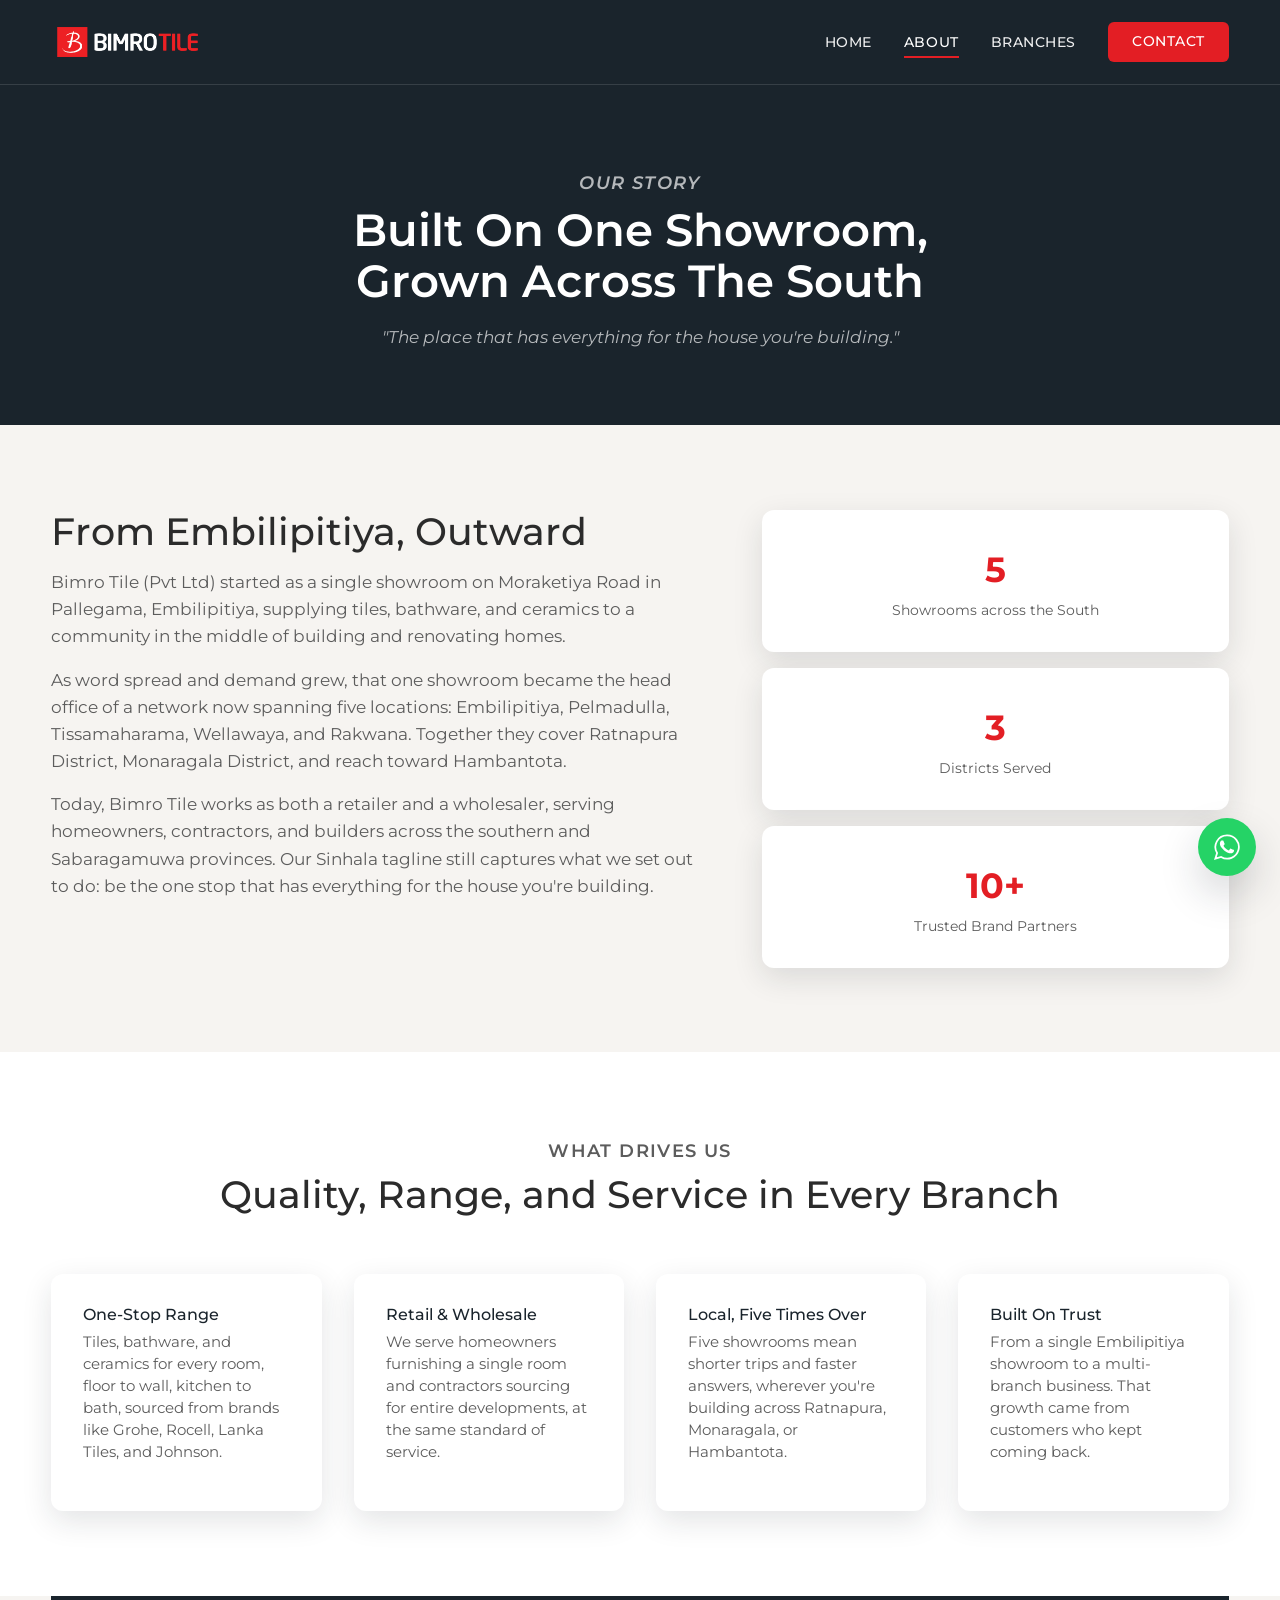
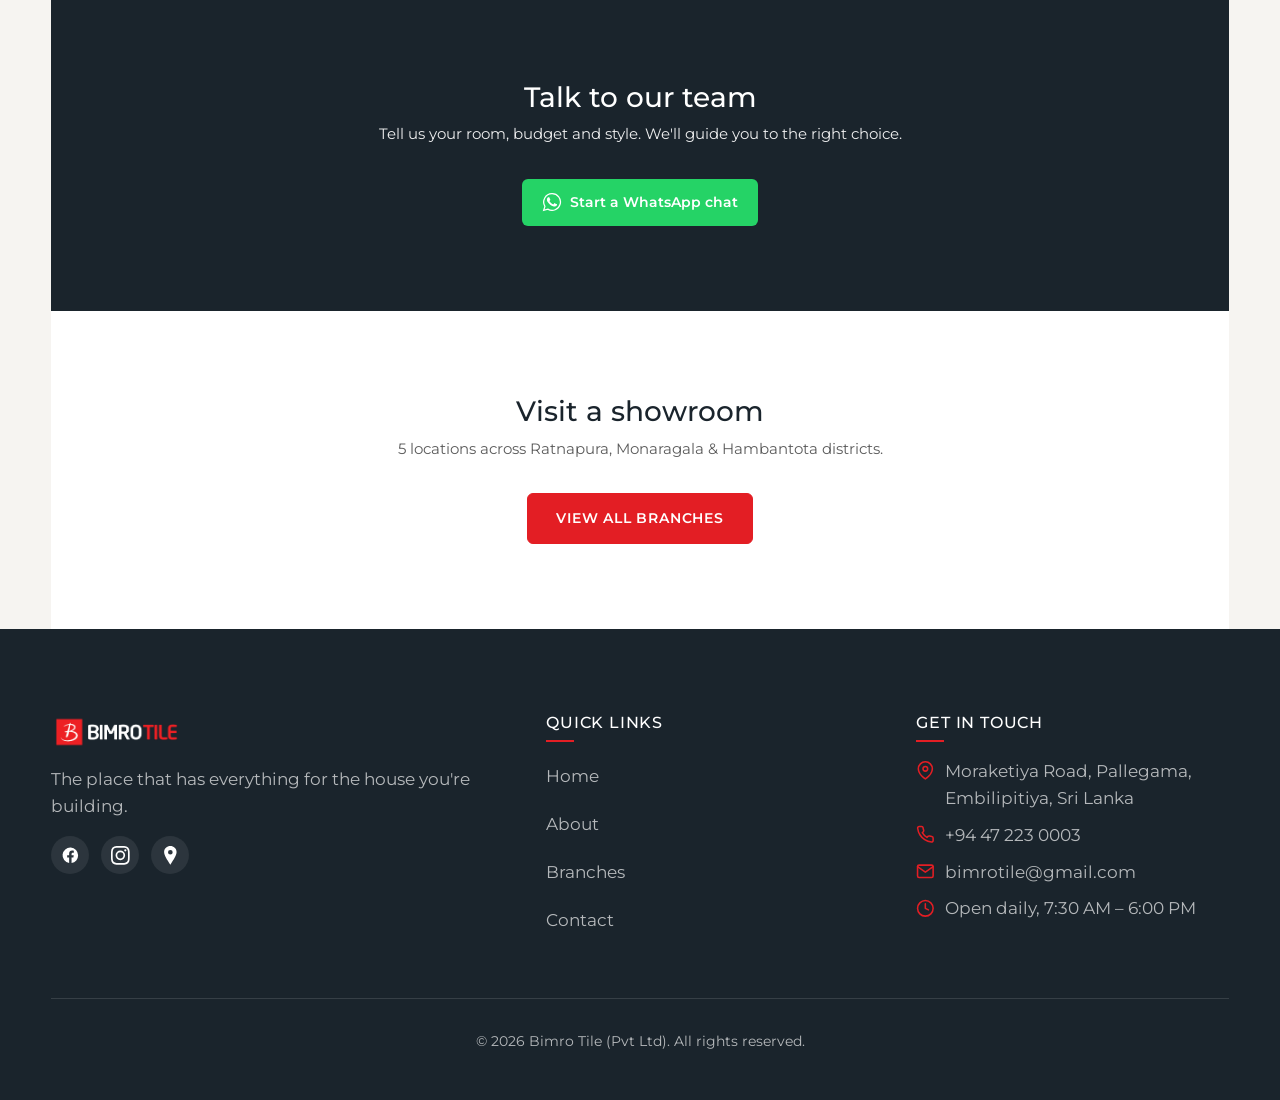
==== about.html @ c06cdf2c "change" ====
<!DOCTYPE html>
<html lang="en">
<head>
  <meta charset="UTF-8">
  <script>document.documentElement.classList.add('js');</script>
  <meta name="viewport" content="width=device-width, initial-scale=1.0">
  <title>About Bimro Tile | Tiles, Bathware & Ceramics, Embilipitiya</title>
  <meta name="description" content="From a single showroom in Embilipitiya to a five-branch network across Sabaragamuwa and the Southern Province. The story of Bimro Tile.">

  <link rel="icon" href="images/favicons/favicon.ico">
  <link rel="apple-touch-icon" href="images/favicons/apple-touch-icon.png">
  <link rel="manifest" href="site.webmanifest">
  <meta name="theme-color" content="#1a242c">

  <meta property="og:type" content="website">
  <meta property="og:url" content="https://www.bimrotile.com/about.html">
  <meta property="og:title" content="About Bimro Tile | Tiles, Bathware & Ceramics, Embilipitiya">
  <meta property="og:description" content="From a single Embilipitiya showroom to a five-branch network across Sri Lanka's south.">
  <meta property="og:image" content="https://www.bimrotile.com/images/social-share.jpg">

  <link rel="preconnect" href="https://fonts.googleapis.com">
  <link rel="preconnect" href="https://fonts.gstatic.com" crossorigin>
  <link href="https://fonts.googleapis.com/css2?family=Montserrat:wght@400;500;600;700&display=swap" rel="stylesheet">

  <link rel="stylesheet" href="css/main.css">
  <link rel="stylesheet" href="css/pages/about.css">
</head>
<body>
  <a href="#main-content" class="skip-link">Skip to content</a>

  <a href="https://wa.me/94719069648" class="whatsapp-float" target="_blank" rel="noopener" aria-label="Chat with Bimro Tile on WhatsApp">
    <svg viewBox="0 0 24 24" fill="currentColor" aria-hidden="true"><path d="M17.47 14.38c-.3-.15-1.76-.87-2.03-.97-.27-.1-.47-.15-.67.15-.2.3-.77.97-.95 1.17-.17.2-.35.22-.65.07-1.77-.88-2.93-1.58-4.1-3.58-.31-.53.31-.49.89-1.63.1-.2.05-.37-.05-.52-.1-.15-.67-1.62-.92-2.22-.24-.58-.49-.5-.67-.5-.17 0-.37-.02-.57-.02-.2 0-.52.07-.8.37-.27.3-1.05 1.03-1.05 2.5s1.08 2.9 1.23 3.1c.15.2 2.1 3.2 5.1 4.36 2.5.98 3 .8 3.55.73.55-.07 1.76-.72 2-1.42.25-.7.25-1.3.17-1.42-.07-.13-.27-.2-.57-.35z"/><path d="M12 2a10 10 0 0 0-8.5 15.2L2 22l4.95-1.46A10 10 0 1 0 12 2z" fill="none" stroke="currentColor" stroke-width="1.5"/></svg>
  </a>

  <header class="site-header">
    <div class="container header-bar">
      <a href="index.html" class="site-logo" aria-label="Bimro Tile home">
        <img src="images/logo/bimro-logo.png" alt="Bimro Tile" width="160" height="44">
      </a>

      <nav id="primary-nav" class="primary-nav" aria-label="Primary">
        <ul>
          <li><a href="index.html">Home</a></li>
          <li><a href="about.html" aria-current="page">About</a></li>
          <li><a href="branches.html">Branches</a></li>
          <li><a href="contact.html" class="nav-contact-btn">Contact</a></li>
        </ul>
      </nav>

      <button class="nav-toggle" aria-expanded="false" aria-controls="primary-nav" aria-label="Toggle menu">
        <span class="nav-toggle-bar"></span>
        <span class="nav-toggle-bar"></span>
        <span class="nav-toggle-bar"></span>
      </button>
    </div>
  </header>

  <main id="main-content">
    <section class="page-header bg-navy">
      <div class="container text-center">
        <p class="section-title">Our Story</p>
        <h1>Built On One Showroom, Grown Across The South</h1>
        <p>"The place that has everything for the house you're building."</p>
      </div>
    </section>

    <section class="about-story">
      <div class="container about-story-grid">
        <div data-reveal>
          <h2>From Embilipitiya, Outward</h2>
          <p>Bimro Tile (Pvt Ltd) started as a single showroom on Moraketiya Road in Pallegama, Embilipitiya, supplying tiles, bathware, and ceramics to a community in the middle of building and renovating homes.</p>
          <p>As word spread and demand grew, that one showroom became the head office of a network now spanning five locations: Embilipitiya, Pelmadulla, Tissamaharama, Wellawaya, and Rakwana. Together they cover Ratnapura District, Monaragala District, and reach toward Hambantota.</p>
          <p>Today, Bimro Tile works as both a retailer and a wholesaler, serving homeowners, contractors, and builders across the southern and Sabaragamuwa provinces. Our Sinhala tagline still captures what we set out to do: be the one stop that has everything for the house you're building.</p>
        </div>
        <div class="about-stats" data-reveal-group>
          <div class="stat-card">
            <span class="stat-number">5</span>
            <span class="stat-label">Showrooms across the South</span>
          </div>
          <div class="stat-card">
            <span class="stat-number">3</span>
            <span class="stat-label">Districts Served</span>
          </div>
          <div class="stat-card">
            <span class="stat-number">10+</span>
            <span class="stat-label">Trusted Brand Partners</span>
          </div>
        </div>
      </div>
    </section>

    <section class="about-values bg-surface">
      <div class="container">
        <div class="section-heading" data-reveal>
          <p class="section-title">What Drives Us</p>
          <h2>Quality, Range, and Service in Every Branch</h2>
        </div>
        <div class="values-grid" data-reveal-group>
          <div class="card value-card">
            <div class="card-body">
              <h3>One-Stop Range</h3>
              <p>Tiles, bathware, and ceramics for every room, floor to wall, kitchen to bath, sourced from brands like Grohe, Rocell, Lanka Tiles, and Johnson.</p>
            </div>
          </div>
          <div class="card value-card">
            <div class="card-body">
              <h3>Retail & Wholesale</h3>
              <p>We serve homeowners furnishing a single room and contractors sourcing for entire developments, at the same standard of service.</p>
            </div>
          </div>
          <div class="card value-card">
            <div class="card-body">
              <h3>Local, Five Times Over</h3>
              <p>Five showrooms mean shorter trips and faster answers, wherever you're building across Ratnapura, Monaragala, or Hambantota.</p>
            </div>
          </div>
          <div class="card value-card">
            <div class="card-body">
              <h3>Built On Trust</h3>
              <p>From a single Embilipitiya showroom to a multi-branch business. That growth came from customers who kept coming back.</p>
            </div>
          </div>
        </div>
      </div>
    </section>

    <section class="cta">
      <div class="container" data-reveal>
        <div class="cta-dual">
          <div class="cta-block cta-block--wa">
            <h2>Talk to our team</h2>
            <p>Tell us your room, budget and style. We'll guide you to the right choice.</p>
            <a href="https://wa.me/94719069648" class="btn-wa btn-wa--green" target="_blank" rel="noopener"><svg class="wa-logo" viewBox="0 0 24 24" fill="currentColor" aria-hidden="true"><path d="M17.47 14.38c-.3-.15-1.76-.87-2.03-.97-.27-.1-.47-.15-.67.15-.2.3-.77.97-.95 1.17-.17.2-.35.22-.65.07-1.77-.88-2.93-1.58-4.1-3.58-.31-.53.31-.49.89-1.63.1-.2.05-.37-.05-.52-.1-.15-.67-1.62-.92-2.22-.24-.58-.49-.5-.67-.5-.17 0-.37-.02-.57-.02-.2 0-.52.07-.8.37-.27.3-1.05 1.03-1.05 2.5s1.08 2.9 1.23 3.1c.15.2 2.1 3.2 5.1 4.36 2.5.98 3 .8 3.55.73.55-.07 1.76-.72 2-1.42.25-.7.25-1.3.17-1.42-.07-.13-.27-.2-.57-.35z"/><path d="M12 2a10 10 0 0 0-8.5 15.2L2 22l4.95-1.46A10 10 0 1 0 12 2z" fill="none" stroke="currentColor" stroke-width="1.5"/></svg>Start a WhatsApp chat</a>
          </div>
          <div class="cta-block cta-block--visit">
            <h2>Visit a showroom</h2>
            <p>5 locations across Ratnapura, Monaragala &amp; Hambantota districts.</p>
            <a href="branches.html" class="btn btn-primary">View all branches</a>
          </div>
        </div>
      </div>
    </section>
  </main>

  <footer class="site-footer">
    <div class="container">

      <!-- Mobile-only: compact brand bar -->
      <div class="footer-mobile-header">
        <img src="images/logo/bimro-logo.png" alt="Bimro Tile" width="120" height="33">
        <div class="footer-social">
          <a href="https://www.facebook.com/bimrotile" target="_blank" rel="noopener" aria-label="Bimro Tile on Facebook">
            <svg class="icon" viewBox="0 0 24 24" fill="currentColor" aria-hidden="true"><path d="M22 12a10 10 0 1 0-11.56 9.88v-6.99H7.9V12h2.54V9.8c0-2.5 1.49-3.89 3.78-3.89 1.1 0 2.24.2 2.24.2v2.46h-1.26c-1.24 0-1.63.77-1.63 1.56V12h2.78l-.44 2.89h-2.34v6.99A10 10 0 0 0 22 12z"/></svg>
          </a>
          <a href="https://www.instagram.com/bimrotile" target="_blank" rel="noopener" aria-label="Bimro Tile on Instagram">
            <svg class="icon" viewBox="0 0 24 24" fill="currentColor" aria-hidden="true"><path d="M12 2.163c3.204 0 3.584.012 4.85.07 3.252.148 4.771 1.691 4.919 4.919.058 1.265.069 1.645.069 4.849 0 3.205-.012 3.584-.069 4.849-.149 3.225-1.664 4.771-4.919 4.919-1.266.058-1.644.07-4.85.07-3.204 0-3.584-.012-4.849-.07-3.26-.149-4.771-1.699-4.919-4.92-.058-1.265-.07-1.644-.07-4.849 0-3.204.013-3.583.07-4.849.149-3.227 1.664-4.771 4.919-4.919 1.266-.057 1.645-.069 4.849-.069zM12 0C8.741 0 8.333.014 7.053.072 2.695.272.273 2.69.073 7.052.014 8.333 0 8.741 0 12c0 3.259.014 3.668.072 4.948.2 4.358 2.618 6.78 6.98 6.98C8.333 23.986 8.741 24 12 24c3.259 0 3.668-.014 4.948-.072 4.354-.2 6.782-2.618 6.979-6.98.059-1.28.073-1.689.073-4.948 0-3.259-.014-3.667-.072-4.947-.196-4.354-2.617-6.78-6.979-6.98C15.668.014 15.259 0 12 0zm0 5.838a6.162 6.162 0 1 0 0 12.324 6.162 6.162 0 0 0 0-12.324zM12 16a4 4 0 1 1 0-8 4 4 0 0 1 0 8zm6.406-11.845a1.44 1.44 0 1 0 0 2.881 1.44 1.44 0 0 0 0-2.881z"/></svg>
          </a>
          <a href="https://maps.app.goo.gl/Rsxf3moLkCSfH7wA9" target="_blank" rel="noopener" aria-label="Find Bimro Tile on Google Maps">
            <svg class="icon" viewBox="0 0 24 24" fill="currentColor" aria-hidden="true"><path d="M12 0C7.802 0 4 3.403 4 7.602 4 11.8 7.469 16.812 12 24c4.531-7.188 8-12.2 8-16.398C20 3.403 16.199 0 12 0zm0 11a3 3 0 1 1 0-6 3 3 0 0 1 0 6z"/></svg>
          </a>
        </div>
      </div>
      <p class="footer-mobile-tagline">The place that has everything for the house you're building.</p>

      <!-- Mobile-only: 2x2 action grid -->
      <div class="footer-action-grid">
        <a href="tel:+94472230003" class="footer-action-card">
          <svg class="icon" viewBox="0 0 24 24" fill="none" stroke="currentColor" stroke-width="2" stroke-linecap="round" stroke-linejoin="round" aria-hidden="true"><path d="M22 16.92v3a2 2 0 0 1-2.18 2 19.79 19.79 0 0 1-8.63-3.07 19.5 19.5 0 0 1-6-6 19.79 19.79 0 0 1-3.07-8.67A2 2 0 0 1 4.11 2h3a2 2 0 0 1 2 1.72c.127.96.361 1.903.7 2.81a2 2 0 0 1-.45 2.11L8.09 9.91a16 16 0 0 0 6 6l1.27-1.27a2 2 0 0 1 2.11-.45c.907.339 1.85.573 2.81.7A2 2 0 0 1 22 16.92z"/></svg>
          <span>Call Us</span>
        </a>
        <a href="https://wa.me/94719069648" class="footer-action-card" target="_blank" rel="noopener">
          <svg class="icon" viewBox="0 0 24 24" fill="currentColor" aria-hidden="true"><path d="M17.47 14.38c-.3-.15-1.76-.87-2.03-.97-.27-.1-.47-.15-.67.15-.2.3-.77.97-.95 1.17-.17.2-.35.22-.65.07-1.77-.88-2.93-1.58-4.1-3.58-.31-.53.31-.49.89-1.63.1-.2.05-.37-.05-.52-.1-.15-.67-1.62-.92-2.22-.24-.58-.49-.5-.67-.5-.17 0-.37-.02-.57-.02-.2 0-.52.07-.8.37-.27.3-1.05 1.03-1.05 2.5s1.08 2.9 1.23 3.1c.15.2 2.1 3.2 5.1 4.36 2.5.98 3 .8 3.55.73.55-.07 1.76-.72 2-1.42.25-.7.25-1.3.17-1.42-.07-.13-.27-.2-.57-.35z"/><path d="M12 2a10 10 0 0 0-8.5 15.2L2 22l4.95-1.46A10 10 0 1 0 12 2z" fill="none" stroke="currentColor" stroke-width="1.5"/></svg>
          <span>WhatsApp</span>
        </a>
        <a href="mailto:bimrotile@gmail.com" class="footer-action-card">
          <svg class="icon" viewBox="0 0 24 24" fill="none" stroke="currentColor" stroke-width="2" stroke-linecap="round" stroke-linejoin="round" aria-hidden="true"><path d="M22 6 12 13 2 6"/><rect x="2" y="4" width="20" height="16" rx="2"/></svg>
          <span>Email</span>
        </a>
        <a href="https://maps.app.goo.gl/Rsxf3moLkCSfH7wA9" class="footer-action-card" target="_blank" rel="noopener">
          <svg class="icon" viewBox="0 0 24 24" fill="none" stroke="currentColor" stroke-width="2" stroke-linecap="round" stroke-linejoin="round" aria-hidden="true"><path d="M21 10c0 7-9 13-9 13s-9-6-9-13a9 9 0 1 1 18 0z"/><circle cx="12" cy="10" r="3"/></svg>
          <span>Directions</span>
        </a>
      </div>

      <!-- Mobile-only: horizontal nav -->
      <nav class="footer-mobile-nav" aria-label="Site pages">
        <a href="index.html">Home</a>
        <a href="about.html">About</a>
        <a href="branches.html">Branches</a>
        <a href="contact.html">Contact</a>
      </nav>

      <!-- Desktop-only: full 3-column grid -->
      <div class="footer-grid">
        <div class="footer-brand">
          <img src="images/logo/bimro-logo.png" alt="Bimro Tile" width="160" height="44">
          <p>The place that has everything for the house you're building.</p>
          <div class="footer-social">
            <a href="https://www.facebook.com/bimrotile" target="_blank" rel="noopener" aria-label="Bimro Tile on Facebook">
              <svg class="icon" viewBox="0 0 24 24" fill="currentColor" aria-hidden="true"><path d="M22 12a10 10 0 1 0-11.56 9.88v-6.99H7.9V12h2.54V9.8c0-2.5 1.49-3.89 3.78-3.89 1.1 0 2.24.2 2.24.2v2.46h-1.26c-1.24 0-1.63.77-1.63 1.56V12h2.78l-.44 2.89h-2.34v6.99A10 10 0 0 0 22 12z"/></svg>
            </a>
            <a href="https://www.instagram.com/bimrotile" target="_blank" rel="noopener" aria-label="Bimro Tile on Instagram">
              <svg class="icon" viewBox="0 0 24 24" fill="currentColor" aria-hidden="true"><path d="M12 2.163c3.204 0 3.584.012 4.85.07 3.252.148 4.771 1.691 4.919 4.919.058 1.265.069 1.645.069 4.849 0 3.205-.012 3.584-.069 4.849-.149 3.225-1.664 4.771-4.919 4.919-1.266.058-1.644.07-4.85.07-3.204 0-3.584-.012-4.849-.07-3.26-.149-4.771-1.699-4.919-4.92-.058-1.265-.07-1.644-.07-4.849 0-3.204.013-3.583.07-4.849.149-3.227 1.664-4.771 4.919-4.919 1.266-.057 1.645-.069 4.849-.069zM12 0C8.741 0 8.333.014 7.053.072 2.695.272.273 2.69.073 7.052.014 8.333 0 8.741 0 12c0 3.259.014 3.668.072 4.948.2 4.358 2.618 6.78 6.98 6.98C8.333 23.986 8.741 24 12 24c3.259 0 3.668-.014 4.948-.072 4.354-.2 6.782-2.618 6.979-6.98.059-1.28.073-1.689.073-4.948 0-3.259-.014-3.667-.072-4.947-.196-4.354-2.617-6.78-6.979-6.98C15.668.014 15.259 0 12 0zm0 5.838a6.162 6.162 0 1 0 0 12.324 6.162 6.162 0 0 0 0-12.324zM12 16a4 4 0 1 1 0-8 4 4 0 0 1 0 8zm6.406-11.845a1.44 1.44 0 1 0 0 2.881 1.44 1.44 0 0 0 0-2.881z"/></svg>
            </a>
            <a href="https://maps.app.goo.gl/Rsxf3moLkCSfH7wA9" target="_blank" rel="noopener" aria-label="Find Bimro Tile on Google Maps">
              <svg class="icon" viewBox="0 0 24 24" fill="currentColor" aria-hidden="true"><path d="M12 0C7.802 0 4 3.403 4 7.602 4 11.8 7.469 16.812 12 24c4.531-7.188 8-12.2 8-16.398C20 3.403 16.199 0 12 0zm0 11a3 3 0 1 1 0-6 3 3 0 0 1 0 6z"/></svg>
            </a>
          </div>
        </div>

        <div>
          <h3 class="footer-heading">Quick Links</h3>
          <ul class="footer-links">
            <li><a href="index.html">Home</a></li>
            <li><a href="about.html">About</a></li>
            <li><a href="branches.html">Branches</a></li>
            <li><a href="contact.html">Contact</a></li>
          </ul>
        </div>

        <div>
          <h3 class="footer-heading">Get in Touch</h3>
          <div class="footer-contact-item">
            <svg class="icon" viewBox="0 0 24 24" fill="none" stroke="currentColor" stroke-width="2" stroke-linecap="round" stroke-linejoin="round" aria-hidden="true"><path d="M21 10c0 7-9 13-9 13s-9-6-9-13a9 9 0 1 1 18 0z"/><circle cx="12" cy="10" r="3"/></svg>
            <span>Moraketiya Road, Pallegama, Embilipitiya, Sri Lanka</span>
          </div>
          <div class="footer-contact-item">
            <svg class="icon" viewBox="0 0 24 24" fill="none" stroke="currentColor" stroke-width="2" stroke-linecap="round" stroke-linejoin="round" aria-hidden="true"><path d="M22 16.92v3a2 2 0 0 1-2.18 2 19.79 19.79 0 0 1-8.63-3.07 19.5 19.5 0 0 1-6-6 19.79 19.79 0 0 1-3.07-8.67A2 2 0 0 1 4.11 2h3a2 2 0 0 1 2 1.72c.127.96.361 1.903.7 2.81a2 2 0 0 1-.45 2.11L8.09 9.91a16 16 0 0 0 6 6l1.27-1.27a2 2 0 0 1 2.11-.45c.907.339 1.85.573 2.81.7A2 2 0 0 1 22 16.92z"/></svg>
            <a href="tel:+94472230003">+94 47 223 0003</a>
          </div>
          <div class="footer-contact-item">
            <svg class="icon" viewBox="0 0 24 24" fill="none" stroke="currentColor" stroke-width="2" stroke-linecap="round" stroke-linejoin="round" aria-hidden="true"><path d="M22 6 12 13 2 6"/><rect x="2" y="4" width="20" height="16" rx="2"/></svg>
            <a href="mailto:bimrotile@gmail.com">bimrotile@gmail.com</a>
          </div>
          <div class="footer-contact-item">
            <svg class="icon" viewBox="0 0 24 24" fill="none" stroke="currentColor" stroke-width="2" stroke-linecap="round" stroke-linejoin="round" aria-hidden="true"><circle cx="12" cy="12" r="10"/><path d="M12 6v6l4 2"/></svg>
            <span>Open daily, 7:30 AM – 6:00 PM</span>
          </div>
        </div>
      </div>

      <div class="footer-bottom">
        <p class="footer-hours-mobile">Open daily, 7:30 AM – 6:00 PM</p>
        <p>&copy; <span id="year">2026</span> Bimro Tile (Pvt Ltd). All rights reserved.</p>
      </div>
    </div>
  </footer>

  <script src="js/main.js"></script>
  <script>document.getElementById('year').textContent = new Date().getFullYear();</script>
</body>
</html>
---- css/main.css ----
/*
 * Bimro Tile - Global Stylesheet
 * Plain CSS, no build step. Loaded on every page via <link>.
 * Page-specific styles live in css/pages/*.css, loaded after this file.
 */

/* ==========================================
   Design Tokens
   ========================================== */
:root {
  /* Brand colors */
  --color-navy: #1a242c;
  --color-navy-soft: #232f39;
  --color-red: #e31e24;
  --color-red-dark: #c51a1f;
  --color-cream: #f6f4f1;
  --color-white: #ffffff;

  /* Semantic colors */
  --color-bg-alt: var(--color-cream);
  --color-surface: var(--color-white);
  --color-text-on-dark: rgba(255, 255, 255, 0.92);
  --color-text-on-dark-muted: rgba(255, 255, 255, 0.68);
  --color-text-on-light: #2b2b2b;
  --color-text-on-light-muted: #5c5c5c;
  --color-border-on-dark: rgba(255, 255, 255, 0.12);
  --color-border-on-light: rgba(26, 36, 44, 0.1);

  /* Typography */
  --font-primary: "Montserrat", -apple-system, BlinkMacSystemFont, sans-serif;
  --step-fluid-h1: clamp(2.25rem, 1.7rem + 2vw, 3.5rem);
  --step-fluid-h2: clamp(1.75rem, 1.4rem + 1.2vw, 2.5rem);
  --step-fluid-h3: clamp(1.25rem, 1.1rem + 0.5vw, 1.5rem);
  --step-fluid-body: clamp(1rem, 0.95rem + 0.2vw, 1.0625rem);

  /* Spacing */
  --space-xs: 0.5rem;
  --space-sm: 1rem;
  --space-md: clamp(1.5rem, 1.2rem + 1vw, 2.5rem);
  --space-lg: clamp(2.5rem, 2rem + 2vw, 4rem);
  --space-xl: clamp(3.5rem, 2.5rem + 3.5vw, 6.5rem);

  /* Shape & motion */
  --radius-sm: 6px;
  --radius-md: 12px;
  --shadow-soft: 0 10px 30px rgba(26, 36, 44, 0.12);
  --shadow-lift: 0 18px 40px rgba(26, 36, 44, 0.18);
  --ease-standard: cubic-bezier(0.4, 0, 0.2, 1);
  --duration-fast: 0.2s;
  --duration-base: 0.35s;
  --duration-slow: 0.6s;

  --container-width: 1280px;
  --header-height: 84px;
  --header-height-scrolled: 64px;
}

/* ==========================================
   Reset & Base
   ========================================== */
*,
*::before,
*::after {
  margin: 0;
  padding: 0;
  box-sizing: border-box;
}

html {
  scroll-behavior: smooth;
}

body {
  font-family: var(--font-primary);
  background-color: var(--color-bg-alt);
  color: var(--color-text-on-light);
  line-height: 1.6;
  font-size: var(--step-fluid-body);
  overflow-x: hidden;
}

img,
picture {
  max-width: 100%;
  display: block;
}

.icon {
  width: 1.1em;
  height: 1.1em;
  flex-shrink: 0;
}

h1,
h2,
h3,
h4 {
  font-weight: 500;
  line-height: 1.15;
  margin-bottom: var(--space-sm);
}

h1 {
  font-size: var(--step-fluid-h1);
  font-weight: 600;
}

h2 {
  font-size: var(--step-fluid-h2);
}

h3 {
  font-size: var(--step-fluid-h3);
}

p {
  margin-bottom: var(--space-sm);
}

a {
  color: var(--color-navy);
  text-decoration: none;
  transition: color var(--duration-fast) var(--ease-standard);
}

a:hover {
  color: var(--color-red);
}

button {
  font-family: inherit;
}

.container {
  width: 92%;
  max-width: var(--container-width);
  margin-inline: auto;
}

main {
  display: block;
  padding-top: var(--header-height);
}

section {
  padding-block: var(--space-xl);
}

@media (max-width: 599px) {
  section {
    padding-block: var(--space-lg);
  }
}

.section-title {
  text-align: center;
  text-transform: uppercase;
  letter-spacing: 0.08em;
  font-size: 1.1rem;
  font-weight: 600;
  color: var(--color-red);
  margin-bottom: var(--space-xs);
}

.section-heading {
  text-align: center;
  margin-bottom: var(--space-lg);
}

.section-heading h2 {
  margin-bottom: var(--space-xs);
}

.section-heading p {
  max-width: 42rem;
  margin-inline: auto;
  color: var(--color-text-on-light-muted);
}

.visually-hidden {
  position: absolute;
  width: 1px;
  height: 1px;
  overflow: hidden;
  clip: rect(0 0 0 0);
  white-space: nowrap;
}

.skip-link {
  position: absolute;
  left: -9999px;
  top: 0;
  background: var(--color-red);
  color: var(--color-white);
  padding: 0.75rem 1.25rem;
  z-index: 1000;
  border-radius: 0 0 var(--radius-sm) 0;
}

.skip-link:focus {
  left: 0;
}

/* ==========================================
   Buttons
   ========================================== */
.btn {
  display: inline-flex;
  align-items: center;
  gap: 0.5rem;
  padding: 0.85rem 1.75rem;
  font-size: 0.85rem;
  font-weight: 600;
  letter-spacing: 0.06em;
  text-transform: uppercase;
  border-radius: var(--radius-sm);
  border: 1px solid transparent;
  cursor: pointer;
  transition: transform var(--duration-fast) var(--ease-standard),
    background-color var(--duration-fast) var(--ease-standard),
    box-shadow var(--duration-fast) var(--ease-standard),
    color var(--duration-fast) var(--ease-standard);
}

.btn:hover {
  transform: translateY(-2px);
}

.btn-primary {
  background-color: var(--color-red);
  border-color: var(--color-red);
  color: var(--color-white);
}

.btn-primary:hover {
  background-color: var(--color-red-dark);
  border-color: var(--color-red-dark);
  color: var(--color-white);
  box-shadow: var(--shadow-soft);
}

.btn-secondary {
  background-color: transparent;
  border-color: currentColor;
  color: inherit;
}

.btn-secondary:hover {
  background-color: var(--color-navy);
  border-color: var(--color-navy);
  color: var(--color-white);
}

.btn-whatsapp {
  background-color: #25d366;
  border-color: #25d366;
  color: var(--color-white);
}

.btn-whatsapp:hover {
  background-color: #20ba5c;
  border-color: #20ba5c;
  color: var(--color-white);
  box-shadow: var(--shadow-soft);
}

.btn-ghost-on-dark {
  background-color: transparent;
  border-color: var(--color-border-on-dark);
  color: var(--color-text-on-dark);
}

.btn-ghost-on-dark:hover {
  background-color: rgba(255, 255, 255, 0.1);
  border-color: rgba(255, 255, 255, 0.3);
  color: var(--color-white);
}

.btn-navy {
  background-color: var(--color-navy);
  border-color: var(--color-navy);
  color: var(--color-white);
}

.btn-navy:hover {
  background-color: var(--color-navy-soft);
  border-color: var(--color-navy-soft);
  color: var(--color-white);
  box-shadow: var(--shadow-soft);
}

/* ==========================================
   Header
   ========================================== */
.site-header {
  position: fixed;
  left: 0;
  right: 0;
  top: 0;
  z-index: 100;
  background-color: var(--color-navy);
  border-bottom: 1px solid var(--color-border-on-dark);
  transition: background-color var(--duration-base) var(--ease-standard),
    box-shadow var(--duration-base) var(--ease-standard);
}

.site-header.is-scrolled {
  background-color: rgba(26, 36, 44, 0.97);
  box-shadow: var(--shadow-soft);
}

.header-bar {
  display: flex;
  align-items: center;
  justify-content: space-between;
  height: var(--header-height);
  transition: height var(--duration-base) var(--ease-standard);
}

.site-header.is-scrolled .header-bar {
  height: var(--header-height-scrolled);
}

.site-logo {
  display: flex;
  align-items: center;
}

.site-logo img {
  height: 42px;
  width: auto;
  transition: height var(--duration-base) var(--ease-standard);
}

.site-header.is-scrolled .site-logo img {
  height: 34px;
}

/* ==========================================
   Navigation (mobile-first: off-canvas panel by default)
   ========================================== */
.nav-toggle {
  display: flex;
  flex-direction: column;
  align-items: center;
  justify-content: center;
  gap: 5px;
  width: 44px;
  height: 44px;
  background: none;
  border: none;
  cursor: pointer;
  z-index: 110;
}

.nav-toggle-bar {
  width: 22px;
  height: 2px;
  background-color: var(--color-white);
  border-radius: 2px;
  transition: transform var(--duration-base) var(--ease-standard),
    opacity var(--duration-base) var(--ease-standard);
}

.nav-toggle[aria-expanded="true"] .nav-toggle-bar:nth-child(1) {
  transform: translateY(7px) rotate(45deg);
}

.nav-toggle[aria-expanded="true"] .nav-toggle-bar:nth-child(2) {
  opacity: 0;
}

.nav-toggle[aria-expanded="true"] .nav-toggle-bar:nth-child(3) {
  transform: translateY(-7px) rotate(-45deg);
}

.primary-nav {
  position: fixed;
  inset: var(--header-height) 0 0 0;
  background-color: var(--color-navy);
  padding: var(--space-lg) var(--space-md);
  transform: translateY(-8px);
  opacity: 0;
  visibility: hidden;
  pointer-events: none;
  transition: opacity var(--duration-base) var(--ease-standard),
    transform var(--duration-base) var(--ease-standard),
    visibility var(--duration-base);
  overflow-y: auto;
  z-index: 99;
}

.primary-nav.is-open {
  opacity: 1;
  transform: translateY(0);
  visibility: visible;
  pointer-events: auto;
}

.site-header.is-scrolled .primary-nav {
  top: var(--header-height-scrolled);
}

.primary-nav ul {
  list-style: none;
  display: flex;
  flex-direction: column;
  gap: var(--space-md);
}

.primary-nav a {
  display: inline-block;
  position: relative;
  color: var(--color-text-on-dark);
  font-size: 1.4rem;
  font-weight: 500;
  text-transform: uppercase;
  letter-spacing: 0.04em;
}

.primary-nav a::after {
  content: "";
  position: absolute;
  left: 0;
  bottom: -4px;
  width: 0;
  height: 2px;
  background-color: var(--color-red);
  transition: width var(--duration-base) var(--ease-standard);
}

.primary-nav a:hover::after,
.primary-nav a[aria-current="page"]::after {
  width: 100%;
}

.primary-nav a[aria-current="page"] {
  color: var(--color-white);
}

.primary-nav .nav-contact-btn {
  display: inline-flex;
  margin-top: var(--space-sm);
}

@media (min-width: 992px) {
  .nav-toggle {
    display: none;
  }

  .primary-nav {
    position: static;
    inset: auto;
    background: none;
    padding: 0;
    transform: none;
    opacity: 1;
    visibility: visible;
    pointer-events: auto;
    overflow: visible;
  }

  .primary-nav ul {
    flex-direction: row;
    align-items: center;
    gap: var(--space-md);
  }

  .primary-nav a {
    font-size: 0.85rem;
    font-weight: 500;
  }

  .primary-nav .nav-contact-btn {
    margin-top: 0;
    padding: 0.6rem 1.5rem;
    background-color: var(--color-red);
    color: var(--color-white) !important;
    border-radius: var(--radius-sm);
  }

  .primary-nav .nav-contact-btn::after {
    display: none;
  }

  .primary-nav .nav-contact-btn:hover {
    background-color: var(--color-red-dark);
  }
}

/* ==========================================
   CTA — dual block (shared across all pages)
   ========================================== */
.cta-dual {
  display: grid;
  grid-template-columns: 1fr;
  gap: var(--space-md);
}

.cta-block {
  border-radius: var(--radius-md);
  padding: var(--space-lg) var(--space-md);
  text-align: center;
}

.cta-block h2 {
  font-size: clamp(1.25rem, 3vw, 1.75rem);
  margin-bottom: 0.5rem;
  line-height: 1.2;
}

.cta-block p {
  font-size: 0.95rem;
  margin-bottom: var(--space-md);
}

.cta-block--wa {
  background-color: var(--color-navy);
}

.cta-block--wa h2 { color: var(--color-white); }
.cta-block--wa p  { color: var(--color-text-on-dark); }

.cta-block--visit {
  background-color: var(--color-white);
  box-shadow: var(--shadow-soft);
}

.cta-block--visit h2 { color: var(--color-navy); }
.cta-block--visit p  { color: var(--color-text-on-light-muted); }

/* WhatsApp button */
.btn-wa,
.btn-hero-wa {
  display: inline-flex;
  align-items: center;
  gap: 0.5rem;
  background: var(--color-white);
  color: var(--color-navy);
  font-family: var(--font-primary);
  font-weight: 600;
  font-size: 0.9rem;
  padding: 0.75rem 1.25rem;
  border-radius: var(--radius-sm);
  text-decoration: none;
  min-height: 44px;
  border: none;
  cursor: pointer;
  transition: background var(--duration-fast) var(--ease-standard);
}

.btn-wa:hover,
.btn-hero-wa:hover {
  background: rgba(255, 255, 255, 0.9);
}

.btn-wa--green {
  background: #25D366;
  color: var(--color-white);
}

.btn-wa--green:hover { background: #1ebe5d; }

.wa-logo {
  width: 20px;
  height: 20px;
  flex-shrink: 0;
}

.wa-dot {
  width: 10px;
  height: 10px;
  border-radius: 50%;
  background-color: #25D366;
  flex-shrink: 0;
  display: inline-block;
}

/* Mobile: full-width centered buttons */
.btn-wa,
.cta-block--visit .btn {
  width: 100%;
  justify-content: center;
}

/* Button group: side-by-side inline, wraps on small screens */
.cta-button-group {
  display: flex;
  flex-wrap: wrap;
  gap: 0.75rem;
  justify-content: center;
}

/* Eyebrow on dark block: muted white, not red */
.cta-block--wa .section-title {
  color: rgba(255, 255, 255, 0.6);
}

@media (min-width: 768px) {
  /* Remove all section/container/gap spacing so blocks bleed edge to edge */
  .cta {
    padding-block: 0;
  }

  .cta .container {
    max-width: none;
    padding-inline: 0;
  }

  .cta-dual {
    gap: 0;
  }

  /* Blocks become full-width bands, not cards */
  .cta-block {
    border-radius: 0;
    box-shadow: none;
    padding: var(--space-xl) 15%;
  }

  .btn-wa,
  .cta-block--visit .btn {
    width: auto;
  }
}

/* ==========================================
   Footer
   ========================================== */
.site-footer {
  background-color: var(--color-navy);
  color: var(--color-text-on-dark-muted);
  padding-block: var(--space-xl) var(--space-md);
}

.footer-grid {
  display: grid;
  gap: var(--space-lg);
  grid-template-columns: 1fr;
}

.footer-brand img {
  height: 36px;
  width: auto;
  margin-bottom: var(--space-sm);
}

.footer-brand p {
  max-width: 28rem;
  color: var(--color-text-on-dark-muted);
}

.footer-social {
  display: flex;
  gap: 0.75rem;
  margin-top: var(--space-sm);
}

.footer-social a {
  display: flex;
  align-items: center;
  justify-content: center;
  width: 38px;
  height: 38px;
  border-radius: 50%;
  background-color: rgba(255, 255, 255, 0.08);
  color: var(--color-white);
  transition: background-color var(--duration-fast) var(--ease-standard),
    transform var(--duration-fast) var(--ease-standard);
}

.footer-social a:hover {
  background-color: var(--color-red);
  transform: translateY(-3px);
  color: var(--color-white);
}

.footer-heading {
  color: var(--color-white);
  font-size: 1rem;
  text-transform: uppercase;
  letter-spacing: 0.05em;
  margin-bottom: var(--space-sm);
  position: relative;
  padding-bottom: 0.6rem;
}

.footer-heading::after {
  content: "";
  position: absolute;
  left: 0;
  bottom: 0;
  width: 28px;
  height: 2px;
  background-color: var(--color-red);
}

.footer-links {
  list-style: none;
  display: flex;
  flex-direction: column;
  gap: 0.6rem;
}

.footer-links a {
  color: var(--color-text-on-dark-muted);
  display: block;
  padding-block: 0.35rem;
}

.footer-links a:hover {
  color: var(--color-white);
}

.footer-contact-item {
  display: flex;
  gap: 0.6rem;
  margin-bottom: 0.6rem;
  align-items: flex-start;
}

.footer-contact-item a {
  color: var(--color-text-on-dark-muted);
}

.footer-contact-item a:hover {
  color: var(--color-white);
}

.footer-contact-item .icon {
  color: var(--color-red);
  flex-shrink: 0;
  margin-top: 0.2rem;
}

.footer-bottom {
  text-align: center;
  margin-top: var(--space-lg);
  padding-top: var(--space-md);
  border-top: 1px solid var(--color-border-on-dark);
  font-size: 0.85rem;
}

@media (min-width: 768px) {
  .footer-grid {
    grid-template-columns: 1.4fr 1fr 1fr;
  }
}

/* ==========================================
   Footer — mobile action-first redesign
   ========================================== */

/* Hidden by default (desktop shows footer-grid instead) */
.footer-mobile-header,
.footer-mobile-tagline,
.footer-action-grid,
.footer-mobile-nav,
.footer-hours-mobile {
  display: none;
}

/* Action card base styles */
.footer-action-card {
  display: flex;
  flex-direction: column;
  align-items: center;
  justify-content: center;
  gap: 0.45rem;
  padding: 1.1rem 0.75rem;
  background: rgba(255, 255, 255, 0.06);
  border: 1px solid rgba(255, 255, 255, 0.09);
  border-radius: var(--radius-md);
  color: var(--color-white);
  text-decoration: none;
  min-height: 80px;
  transition: background var(--duration-fast) var(--ease-standard),
    border-color var(--duration-fast) var(--ease-standard);
}

.footer-action-card:hover {
  background: rgba(255, 255, 255, 0.12);
  border-color: rgba(255, 255, 255, 0.18);
  color: var(--color-white);
}

.footer-action-card .icon {
  color: var(--color-red);
  width: 1.5em;
  height: 1.5em;
}

.footer-action-card span {
  font-size: 0.65rem;
  font-weight: 700;
  text-transform: uppercase;
  letter-spacing: 0.08em;
  color: var(--color-text-on-dark-muted);
}

@media (max-width: 767px) {
  /* Hide the desktop grid */
  .footer-grid {
    display: none;
  }

  /* Brand bar: logo left, social icons right */
  .footer-mobile-header {
    display: flex;
    align-items: center;
    justify-content: space-between;
    padding-bottom: var(--space-md);
    border-bottom: 1px solid var(--color-border-on-dark);
    margin-bottom: var(--space-md);
  }

  .footer-mobile-header img {
    height: 28px;
    width: auto;
  }

  .footer-mobile-header .footer-social {
    margin: 0;
  }

  /* Tagline below logo bar */
  .footer-mobile-tagline {
    display: block;
    font-size: 0.82rem;
    color: var(--color-text-on-dark-muted);
    line-height: 1.5;
    margin-bottom: var(--space-md);
  }

  /* 2x2 action grid */
  .footer-action-grid {
    display: grid;
    grid-template-columns: repeat(2, 1fr);
    gap: 0.6rem;
    margin-bottom: var(--space-md);
  }

  /* Horizontal nav strip */
  .footer-mobile-nav {
    display: flex;
    justify-content: center;
    gap: var(--space-md);
    flex-wrap: wrap;
    padding: var(--space-sm) 0;
    border-top: 1px solid var(--color-border-on-dark);
    border-bottom: 1px solid var(--color-border-on-dark);
    margin-bottom: 0;
  }

  .footer-mobile-nav a {
    color: var(--color-text-on-dark-muted);
    font-size: 0.82rem;
    font-weight: 500;
    min-height: 44px;
    display: flex;
    align-items: center;
    text-decoration: none;
  }

  .footer-mobile-nav a:hover {
    color: var(--color-white);
  }

  /* Hours line above copyright */
  .footer-hours-mobile {
    display: block;
    font-size: 0.78rem;
    color: var(--color-text-on-dark-muted);
    margin-bottom: 0.25rem;
  }

  .footer-bottom {
    margin-top: var(--space-md);
    border-top: none;
    padding-top: 0;
  }
}

/* ==========================================
   WhatsApp Float Button
   ========================================== */
.whatsapp-float {
  position: fixed;
  bottom: 24px;
  right: 24px;
  width: 58px;
  height: 58px;
  display: flex;
  align-items: center;
  justify-content: center;
  background-color: #25d366;
  color: var(--color-white);
  border-radius: 50%;
  box-shadow: var(--shadow-lift);
  z-index: 90;
  transition: transform var(--duration-fast) var(--ease-standard);
  animation: whatsapp-pulse 2.4s infinite;
}

.whatsapp-float:hover {
  transform: scale(1.08);
  background-color: #20ba5c;
}

.whatsapp-float svg {
  width: 28px;
  height: 28px;
}

@keyframes whatsapp-pulse {
  0% {
    box-shadow: 0 0 0 0 rgba(37, 211, 102, 0.5);
  }
  70% {
    box-shadow: 0 0 0 14px rgba(37, 211, 102, 0);
  }
  100% {
    box-shadow: 0 0 0 0 rgba(37, 211, 102, 0);
  }
}

@media (prefers-reduced-motion: reduce) {
  .whatsapp-float {
    animation: none;
  }
}

/* ==========================================
   Cards (branch cards, collection cards, etc.)
   ========================================== */
.card {
  background-color: var(--color-surface);
  border-radius: var(--radius-md);
  overflow: hidden;
  box-shadow: var(--shadow-soft);
  transition: transform var(--duration-base) var(--ease-standard),
    box-shadow var(--duration-base) var(--ease-standard);
}

.card:hover,
.card:focus-within {
  transform: translateY(-6px);
  box-shadow: var(--shadow-lift);
}

.card-media {
  overflow: hidden;
}

.card-media img {
  width: 100%;
  height: 100%;
  object-fit: cover;
  transition: transform var(--duration-slow) var(--ease-standard);
}

.card:hover .card-media img {
  transform: scale(1.06);
}

.card-body {
  padding: var(--space-md);
}

.tag {
  display: inline-flex;
  align-items: center;
  padding: 0.3rem 0.75rem;
  font-size: 0.75rem;
  font-weight: 600;
  letter-spacing: 0.04em;
  text-transform: uppercase;
  border-radius: 999px;
  background-color: rgba(26, 36, 44, 0.06);
  color: var(--color-navy);
}

/* ==========================================
   Toast Notifications
   ========================================== */
.toast-container {
  position: fixed;
  bottom: 24px;
  left: 24px;
  z-index: 200;
  display: flex;
  flex-direction: column;
  gap: 0.5rem;
  max-width: min(90vw, 320px);
}

.toast {
  background-color: var(--color-navy);
  color: var(--color-white);
  padding: 0.85rem 1.1rem;
  border-radius: var(--radius-sm);
  box-shadow: var(--shadow-lift);
  font-size: 0.9rem;
  opacity: 0;
  transform: translateY(12px);
  transition: opacity var(--duration-base) var(--ease-standard),
    transform var(--duration-base) var(--ease-standard);
  border-left: 3px solid var(--color-red);
}

.toast.is-visible {
  opacity: 1;
  transform: translateY(0);
}

.toast-success {
  border-left-color: #25d366;
}

.toast-error {
  border-left-color: var(--color-red);
}

/* ==========================================
   Utilities
   ========================================== */
.text-center {
  text-align: center;
}

.bg-surface {
  background-color: var(--color-surface);
}

.bg-alt {
  background-color: var(--color-bg-alt);
}

.bg-navy {
  background-color: var(--color-navy);
  color: var(--color-text-on-dark);
}

.stack {
  display: flex;
  flex-direction: column;
  gap: var(--space-sm);
}

.cluster {
  display: flex;
  flex-wrap: wrap;
  align-items: center;
  gap: var(--space-sm);
}

/* ==========================================
   Animations: scroll reveal & page transitions
   ========================================== */
/* Reveal-on-scroll only activates once html.js confirms JavaScript is
   running (set by an inline script in <head>). Without JS, content is
   visible by default instead of being permanently stuck at opacity:0. */
.js [data-reveal] {
  opacity: 0;
  transform: translateY(24px);
  transition: opacity var(--duration-slow) var(--ease-standard),
    transform var(--duration-slow) var(--ease-standard);
}

.js [data-reveal].is-revealed {
  opacity: 1;
  transform: translateY(0);
}

.js [data-reveal-group] > * {
  opacity: 0;
  transform: translateY(24px);
  transition: opacity var(--duration-slow) var(--ease-standard),
    transform var(--duration-slow) var(--ease-standard);
}

.js [data-reveal-group].is-revealed > * {
  opacity: 1;
  transform: translateY(0);
}

.js [data-reveal-group].is-revealed > *:nth-child(1) { transition-delay: 0ms; }
.js [data-reveal-group].is-revealed > *:nth-child(2) { transition-delay: 80ms; }
.js [data-reveal-group].is-revealed > *:nth-child(3) { transition-delay: 160ms; }
.js [data-reveal-group].is-revealed > *:nth-child(4) { transition-delay: 240ms; }
.js [data-reveal-group].is-revealed > *:nth-child(5) { transition-delay: 320ms; }
.js [data-reveal-group].is-revealed > *:nth-child(n+6) { transition-delay: 400ms; }

/* Cross-page transitions: progressive enhancement, no-ops on unsupported browsers */
@view-transition {
  navigation: auto;
}

::view-transition-old(root),
::view-transition-new(root) {
  animation-duration: 0.35s;
}

@media (prefers-reduced-motion: reduce) {
  *,
  *::before,
  *::after {
    animation-duration: 0.01ms !important;
    animation-iteration-count: 1 !important;
    transition-duration: 0.01ms !important;
    scroll-behavior: auto !important;
  }

  [data-reveal],
  [data-reveal-group] > * {
    opacity: 1;
    transform: none;
    transition: none;
  }

  ::view-transition-group(*),
  ::view-transition-old(*),
  ::view-transition-new(*) {
    animation: none !important;
  }
}
---- css/pages/about.css ----
/* About page styles */

.page-header {
  padding-block: var(--space-lg) var(--space-md);
}

.page-header h1 {
  color: var(--color-white);
  font-size: clamp(1.5rem, 4vw, 2.8rem);
  max-width: 40rem;
  margin-inline: auto;
}

.page-header p {
  color: var(--color-text-on-dark-muted);
  font-style: italic;
}

.about-story-grid {
  display: grid;
  grid-template-columns: 1fr;
  gap: var(--space-md);
  align-items: start;
}

.about-story-grid p {
  color: var(--color-text-on-light-muted);
}

/* Stats: 3-column even on mobile — short cards, works fine */
.about-stats {
  display: grid;
  grid-template-columns: repeat(3, 1fr);
  gap: var(--space-xs);
}

.stat-card {
  background-color: var(--color-surface);
  border-radius: var(--radius-md);
  box-shadow: var(--shadow-soft);
  padding: var(--space-sm) 0.5rem;
  text-align: center;
}

.stat-number {
  display: block;
  font-size: clamp(1.5rem, 4vw, 2.2rem);
  font-weight: 700;
  color: var(--color-red);
}

.stat-label {
  display: block;
  font-size: 0.72rem;
  color: var(--color-text-on-light-muted);
  margin-top: 0.25rem;
  line-height: 1.3;
}

/* Values: 2-column on mobile to halve the scroll */
.values-grid {
  display: grid;
  grid-template-columns: repeat(2, 1fr);
  gap: var(--space-sm);
}

.value-card .card-body {
  padding: var(--space-sm);
}

.value-card .card-body h3 {
  font-size: 0.9rem;
  color: var(--color-navy);
  margin-bottom: 0.4rem;
}

.value-card .card-body p {
  font-size: 0.82rem;
  color: var(--color-text-on-light-muted);
  line-height: 1.45;
}

@media (min-width: 700px) {
  .stat-card {
    padding: var(--space-md);
  }

  .stat-label {
    font-size: 0.85rem;
  }

  .value-card .card-body {
    padding: var(--space-md);
  }

  .value-card .card-body h3 {
    font-size: 1rem;
  }

  .value-card .card-body p {
    font-size: 0.95rem;
  }
}

@media (min-width: 992px) {
  .page-header {
    padding-block: var(--space-xl) var(--space-lg);
  }

  .about-story-grid {
    grid-template-columns: 1.4fr 1fr;
    gap: var(--space-lg);
  }

  .about-stats {
    grid-template-columns: 1fr;
    gap: var(--space-sm);
  }

  .values-grid {
    grid-template-columns: repeat(4, 1fr);
    gap: var(--space-md);
  }
}
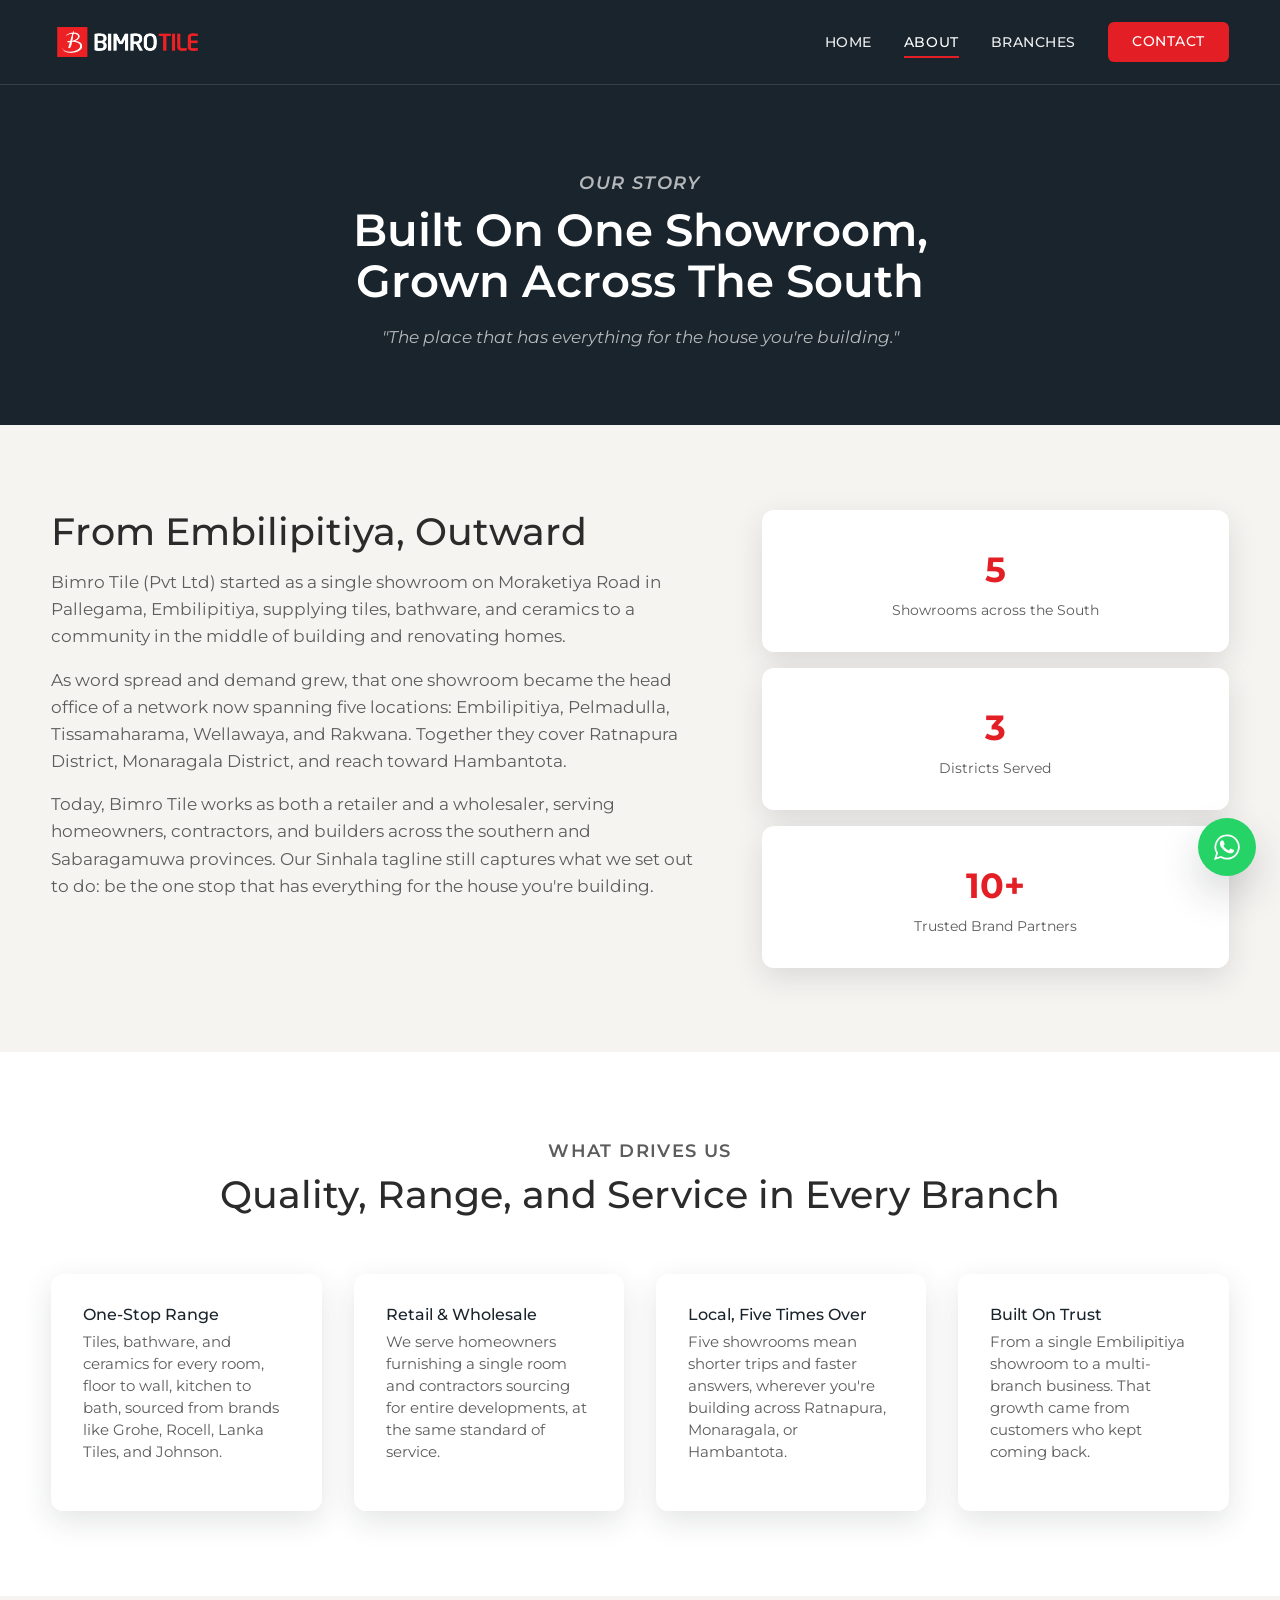
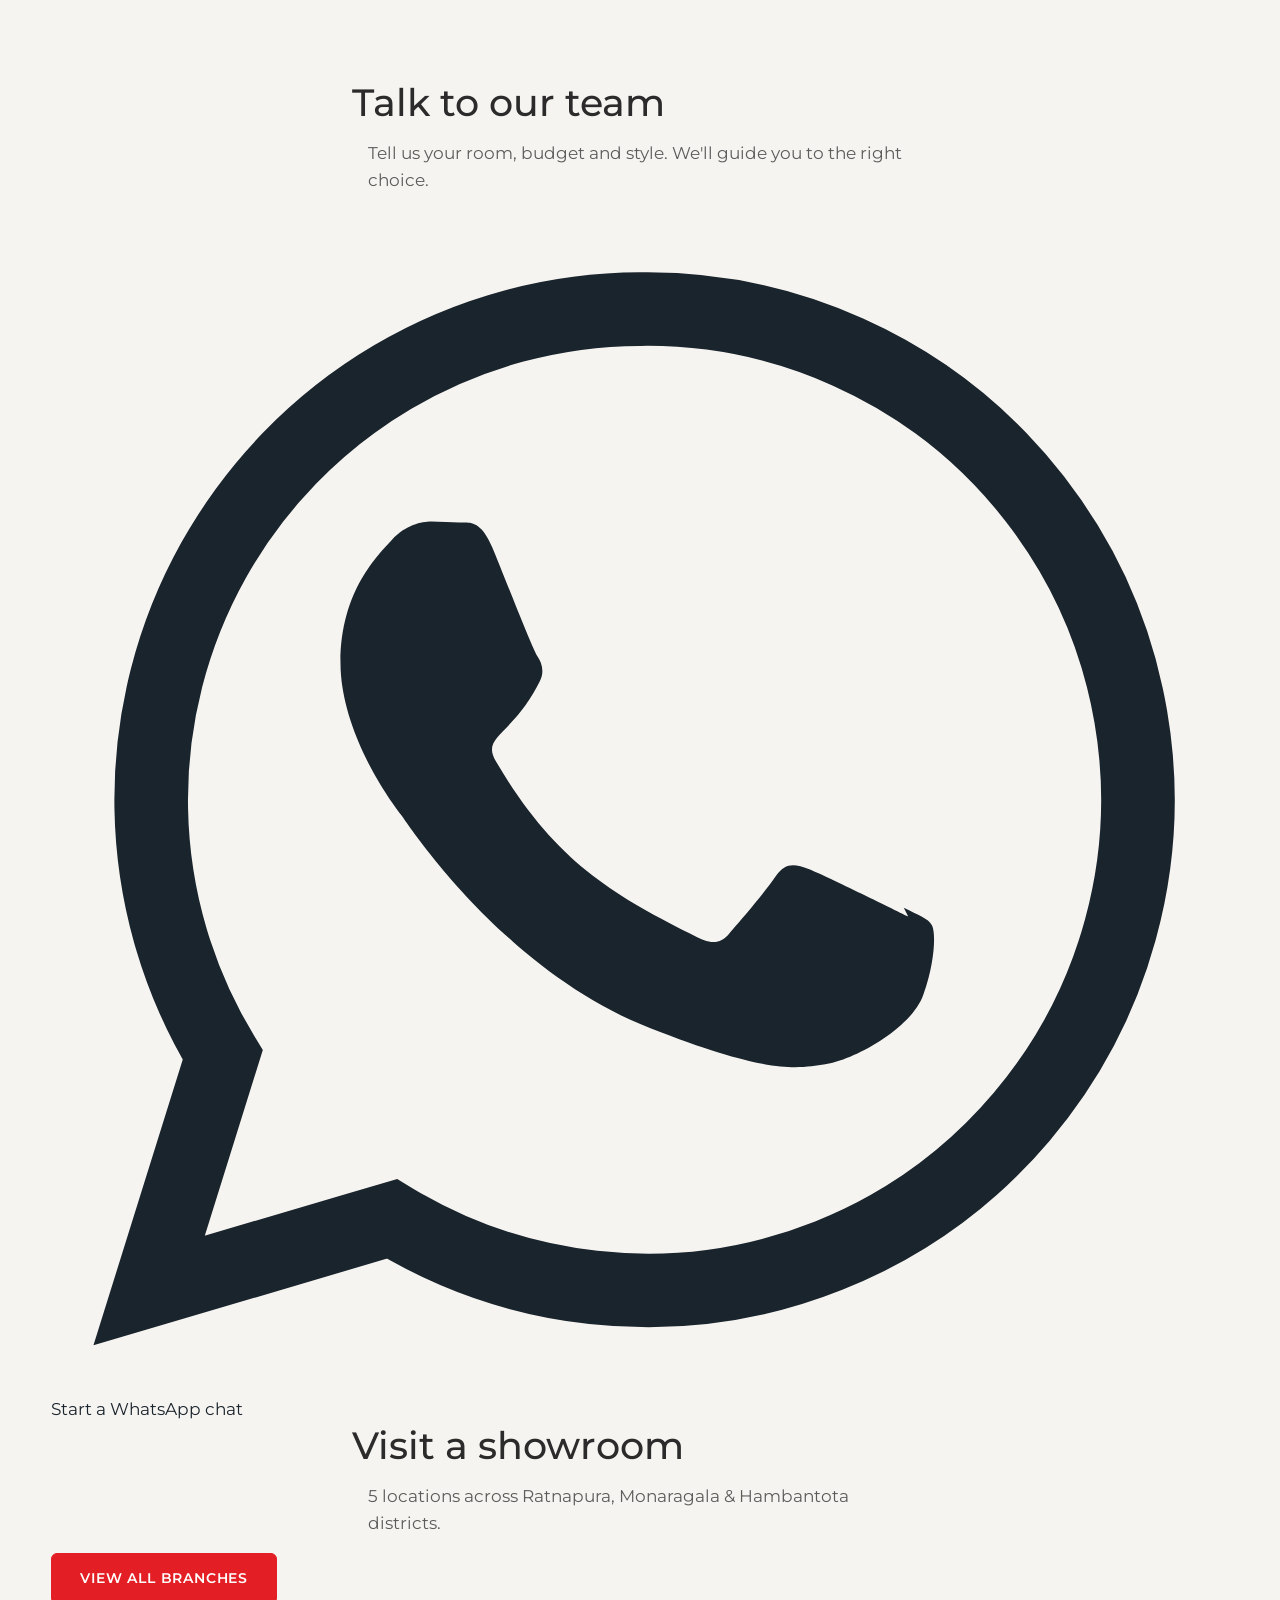
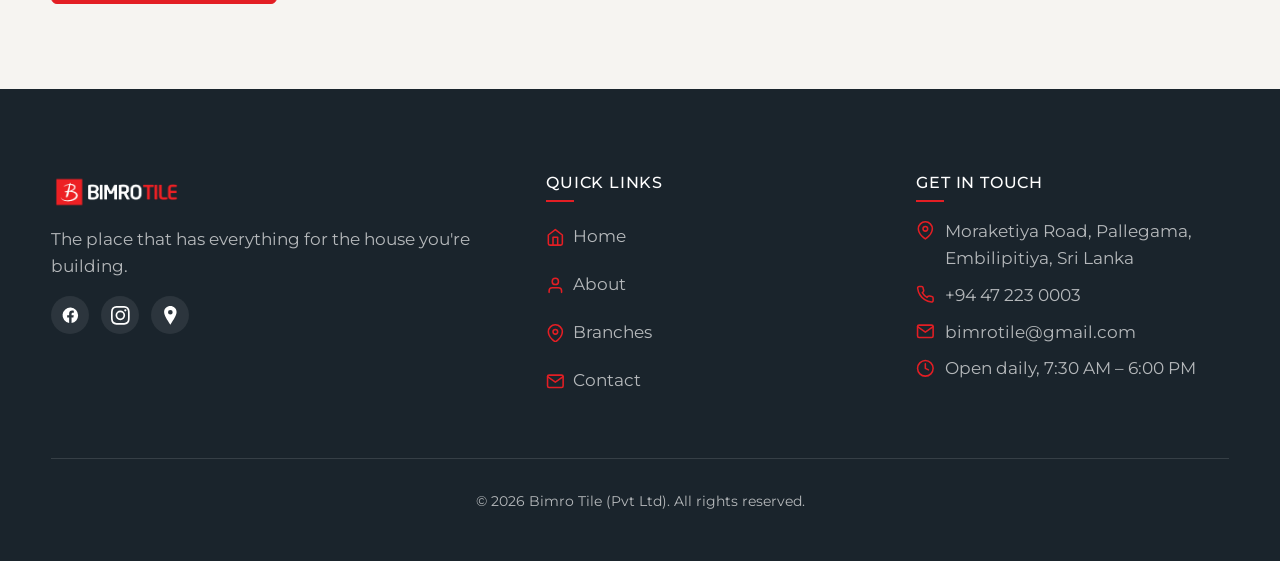
==== commit 1a3c04c2: "Fix Instagram link and sync footer Quick Links icons across all pages Corrected the Instagram URL fr" ====
--- a/about.html
+++ b/about.html
@@ -152,7 +152,7 @@
           <a href="https://www.facebook.com/bimrotile" target="_blank" rel="noopener" aria-label="Bimro Tile on Facebook">
             <svg class="icon" viewBox="0 0 24 24" fill="currentColor" aria-hidden="true"><path d="M22 12a10 10 0 1 0-11.56 9.88v-6.99H7.9V12h2.54V9.8c0-2.5 1.49-3.89 3.78-3.89 1.1 0 2.24.2 2.24.2v2.46h-1.26c-1.24 0-1.63.77-1.63 1.56V12h2.78l-.44 2.89h-2.34v6.99A10 10 0 0 0 22 12z"/></svg>
           </a>
-          <a href="https://www.instagram.com/bimrotile" target="_blank" rel="noopener" aria-label="Bimro Tile on Instagram">
+          <a href="https://www.instagram.com/bimro.tile/" target="_blank" rel="noopener" aria-label="Bimro Tile on Instagram">
             <svg class="icon" viewBox="0 0 24 24" fill="currentColor" aria-hidden="true"><path d="M12 2.163c3.204 0 3.584.012 4.85.07 3.252.148 4.771 1.691 4.919 4.919.058 1.265.069 1.645.069 4.849 0 3.205-.012 3.584-.069 4.849-.149 3.225-1.664 4.771-4.919 4.919-1.266.058-1.644.07-4.85.07-3.204 0-3.584-.012-4.849-.07-3.26-.149-4.771-1.699-4.919-4.92-.058-1.265-.07-1.644-.07-4.849 0-3.204.013-3.583.07-4.849.149-3.227 1.664-4.771 4.919-4.919 1.266-.057 1.645-.069 4.849-.069zM12 0C8.741 0 8.333.014 7.053.072 2.695.272.273 2.69.073 7.052.014 8.333 0 8.741 0 12c0 3.259.014 3.668.072 4.948.2 4.358 2.618 6.78 6.98 6.98C8.333 23.986 8.741 24 12 24c3.259 0 3.668-.014 4.948-.072 4.354-.2 6.782-2.618 6.979-6.98.059-1.28.073-1.689.073-4.948 0-3.259-.014-3.667-.072-4.947-.196-4.354-2.617-6.78-6.979-6.98C15.668.014 15.259 0 12 0zm0 5.838a6.162 6.162 0 1 0 0 12.324 6.162 6.162 0 0 0 0-12.324zM12 16a4 4 0 1 1 0-8 4 4 0 0 1 0 8zm6.406-11.845a1.44 1.44 0 1 0 0 2.881 1.44 1.44 0 0 0 0-2.881z"/></svg>
           </a>
           <a href="https://maps.app.goo.gl/Rsxf3moLkCSfH7wA9" target="_blank" rel="noopener" aria-label="Find Bimro Tile on Google Maps">
@@ -199,7 +199,7 @@
             <a href="https://www.facebook.com/bimrotile" target="_blank" rel="noopener" aria-label="Bimro Tile on Facebook">
               <svg class="icon" viewBox="0 0 24 24" fill="currentColor" aria-hidden="true"><path d="M22 12a10 10 0 1 0-11.56 9.88v-6.99H7.9V12h2.54V9.8c0-2.5 1.49-3.89 3.78-3.89 1.1 0 2.24.2 2.24.2v2.46h-1.26c-1.24 0-1.63.77-1.63 1.56V12h2.78l-.44 2.89h-2.34v6.99A10 10 0 0 0 22 12z"/></svg>
             </a>
-            <a href="https://www.instagram.com/bimrotile" target="_blank" rel="noopener" aria-label="Bimro Tile on Instagram">
+            <a href="https://www.instagram.com/bimro.tile/" target="_blank" rel="noopener" aria-label="Bimro Tile on Instagram">
               <svg class="icon" viewBox="0 0 24 24" fill="currentColor" aria-hidden="true"><path d="M12 2.163c3.204 0 3.584.012 4.85.07 3.252.148 4.771 1.691 4.919 4.919.058 1.265.069 1.645.069 4.849 0 3.205-.012 3.584-.069 4.849-.149 3.225-1.664 4.771-4.919 4.919-1.266.058-1.644.07-4.85.07-3.204 0-3.584-.012-4.849-.07-3.26-.149-4.771-1.699-4.919-4.92-.058-1.265-.07-1.644-.07-4.849 0-3.204.013-3.583.07-4.849.149-3.227 1.664-4.771 4.919-4.919 1.266-.057 1.645-.069 4.849-.069zM12 0C8.741 0 8.333.014 7.053.072 2.695.272.273 2.69.073 7.052.014 8.333 0 8.741 0 12c0 3.259.014 3.668.072 4.948.2 4.358 2.618 6.78 6.98 6.98C8.333 23.986 8.741 24 12 24c3.259 0 3.668-.014 4.948-.072 4.354-.2 6.782-2.618 6.979-6.98.059-1.28.073-1.689.073-4.948 0-3.259-.014-3.667-.072-4.947-.196-4.354-2.617-6.78-6.979-6.98C15.668.014 15.259 0 12 0zm0 5.838a6.162 6.162 0 1 0 0 12.324 6.162 6.162 0 0 0 0-12.324zM12 16a4 4 0 1 1 0-8 4 4 0 0 1 0 8zm6.406-11.845a1.44 1.44 0 1 0 0 2.881 1.44 1.44 0 0 0 0-2.881z"/></svg>
             </a>
             <a href="https://maps.app.goo.gl/Rsxf3moLkCSfH7wA9" target="_blank" rel="noopener" aria-label="Find Bimro Tile on Google Maps">
@@ -211,10 +211,30 @@
         <div>
           <h3 class="footer-heading">Quick Links</h3>
           <ul class="footer-links">
-            <li><a href="index.html">Home</a></li>
-            <li><a href="about.html">About</a></li>
-            <li><a href="branches.html">Branches</a></li>
-            <li><a href="contact.html">Contact</a></li>
+            <li>
+              <a href="index.html">
+                <svg class="icon" viewBox="0 0 24 24" fill="none" stroke="currentColor" stroke-width="2" stroke-linecap="round" stroke-linejoin="round" aria-hidden="true"><path d="M3 9l9-7 9 7v11a2 2 0 0 1-2 2H5a2 2 0 0 1-2-2z"/><polyline points="9 22 9 12 15 12 15 22"/></svg>
+                Home
+              </a>
+            </li>
+            <li>
+              <a href="about.html">
+                <svg class="icon" viewBox="0 0 24 24" fill="none" stroke="currentColor" stroke-width="2" stroke-linecap="round" stroke-linejoin="round" aria-hidden="true"><path d="M20 21v-2a4 4 0 0 0-4-4H8a4 4 0 0 0-4 4v2"/><circle cx="12" cy="7" r="4"/></svg>
+                About
+              </a>
+            </li>
+            <li>
+              <a href="branches.html">
+                <svg class="icon" viewBox="0 0 24 24" fill="none" stroke="currentColor" stroke-width="2" stroke-linecap="round" stroke-linejoin="round" aria-hidden="true"><path d="M21 10c0 7-9 13-9 13s-9-6-9-13a9 9 0 1 1 18 0z"/><circle cx="12" cy="10" r="3"/></svg>
+                Branches
+              </a>
+            </li>
+            <li>
+              <a href="contact.html">
+                <svg class="icon" viewBox="0 0 24 24" fill="none" stroke="currentColor" stroke-width="2" stroke-linecap="round" stroke-linejoin="round" aria-hidden="true"><path d="M22 6 12 13 2 6"/><rect x="2" y="4" width="20" height="16" rx="2"/></svg>
+                Contact
+              </a>
+            </li>
           </ul>
         </div>
 
--- a/css/main.css
+++ b/css/main.css
@@ -264,6 +264,12 @@
   box-shadow: var(--shadow-soft);
 }
 
+.btn-wa-icon {
+  width: 1.2rem;
+  height: 1.2rem;
+  flex-shrink: 0;
+}
+
 .btn-ghost-on-dark {
   background-color: transparent;
   border-color: var(--color-border-on-dark);
@@ -489,139 +495,17 @@
 }
 
 /* ==========================================
-   CTA — dual block (shared across all pages)
-   ========================================== */
-.cta-dual {
-  display: grid;
-  grid-template-columns: 1fr;
-  gap: var(--space-md);
-}
-
-.cta-block {
-  border-radius: var(--radius-md);
-  padding: var(--space-lg) var(--space-md);
-  text-align: center;
-}
-
-.cta-block h2 {
-  font-size: clamp(1.25rem, 3vw, 1.75rem);
-  margin-bottom: 0.5rem;
-  line-height: 1.2;
-}
-
-.cta-block p {
-  font-size: 0.95rem;
-  margin-bottom: var(--space-md);
-}
-
-.cta-block--wa {
-  background-color: var(--color-navy);
-}
-
-.cta-block--wa h2 { color: var(--color-white); }
-.cta-block--wa p  { color: var(--color-text-on-dark); }
-
-.cta-block--visit {
-  background-color: var(--color-white);
-  box-shadow: var(--shadow-soft);
-}
-
-.cta-block--visit h2 { color: var(--color-navy); }
-.cta-block--visit p  { color: var(--color-text-on-light-muted); }
-
-/* WhatsApp button */
-.btn-wa,
-.btn-hero-wa {
-  display: inline-flex;
-  align-items: center;
-  gap: 0.5rem;
-  background: var(--color-white);
-  color: var(--color-navy);
-  font-family: var(--font-primary);
-  font-weight: 600;
-  font-size: 0.9rem;
-  padding: 0.75rem 1.25rem;
-  border-radius: var(--radius-sm);
-  text-decoration: none;
-  min-height: 44px;
-  border: none;
-  cursor: pointer;
-  transition: background var(--duration-fast) var(--ease-standard);
-}
-
-.btn-wa:hover,
-.btn-hero-wa:hover {
-  background: rgba(255, 255, 255, 0.9);
-}
-
-.btn-wa--green {
-  background: #25D366;
-  color: var(--color-white);
-}
-
-.btn-wa--green:hover { background: #1ebe5d; }
-
-.wa-logo {
-  width: 20px;
-  height: 20px;
-  flex-shrink: 0;
-}
-
-.wa-dot {
-  width: 10px;
-  height: 10px;
-  border-radius: 50%;
-  background-color: #25D366;
-  flex-shrink: 0;
-  display: inline-block;
-}
-
-/* Mobile: full-width centered buttons */
-.btn-wa,
-.cta-block--visit .btn {
-  width: 100%;
-  justify-content: center;
-}
-
-/* Button group: side-by-side inline, wraps on small screens */
-.cta-button-group {
-  display: flex;
-  flex-wrap: wrap;
-  gap: 0.75rem;
-  justify-content: center;
-}
-
-/* Eyebrow on dark block: muted white, not red */
-.cta-block--wa .section-title {
-  color: rgba(255, 255, 255, 0.6);
-}
-
-@media (min-width: 768px) {
-  /* Remove all section/container/gap spacing so blocks bleed edge to edge */
-  .cta {
-    padding-block: 0;
-  }
-
-  .cta .container {
-    max-width: none;
-    padding-inline: 0;
-  }
-
-  .cta-dual {
-    gap: 0;
-  }
-
-  /* Blocks become full-width bands, not cards */
-  .cta-block {
-    border-radius: 0;
-    box-shadow: none;
-    padding: var(--space-xl) 15%;
-  }
-
-  .btn-wa,
-  .cta-block--visit .btn {
-    width: auto;
-  }
+   CTA
+   ========================================== */
+.cta h2 {
+  max-width: 36rem;
+  margin-inline: auto;
+}
+
+.cta p {
+  max-width: 34rem;
+  margin-inline: auto;
+  color: var(--color-text-on-light-muted);
 }
 
 /* ==========================================
@@ -704,12 +588,19 @@
 
 .footer-links a {
   color: var(--color-text-on-dark-muted);
-  display: block;
+  display: flex;
+  align-items: center;
+  gap: 0.5rem;
   padding-block: 0.35rem;
 }
 
 .footer-links a:hover {
   color: var(--color-white);
+}
+
+.footer-links .icon {
+  color: var(--color-red);
+  flex-shrink: 0;
 }
 
 .footer-contact-item {
